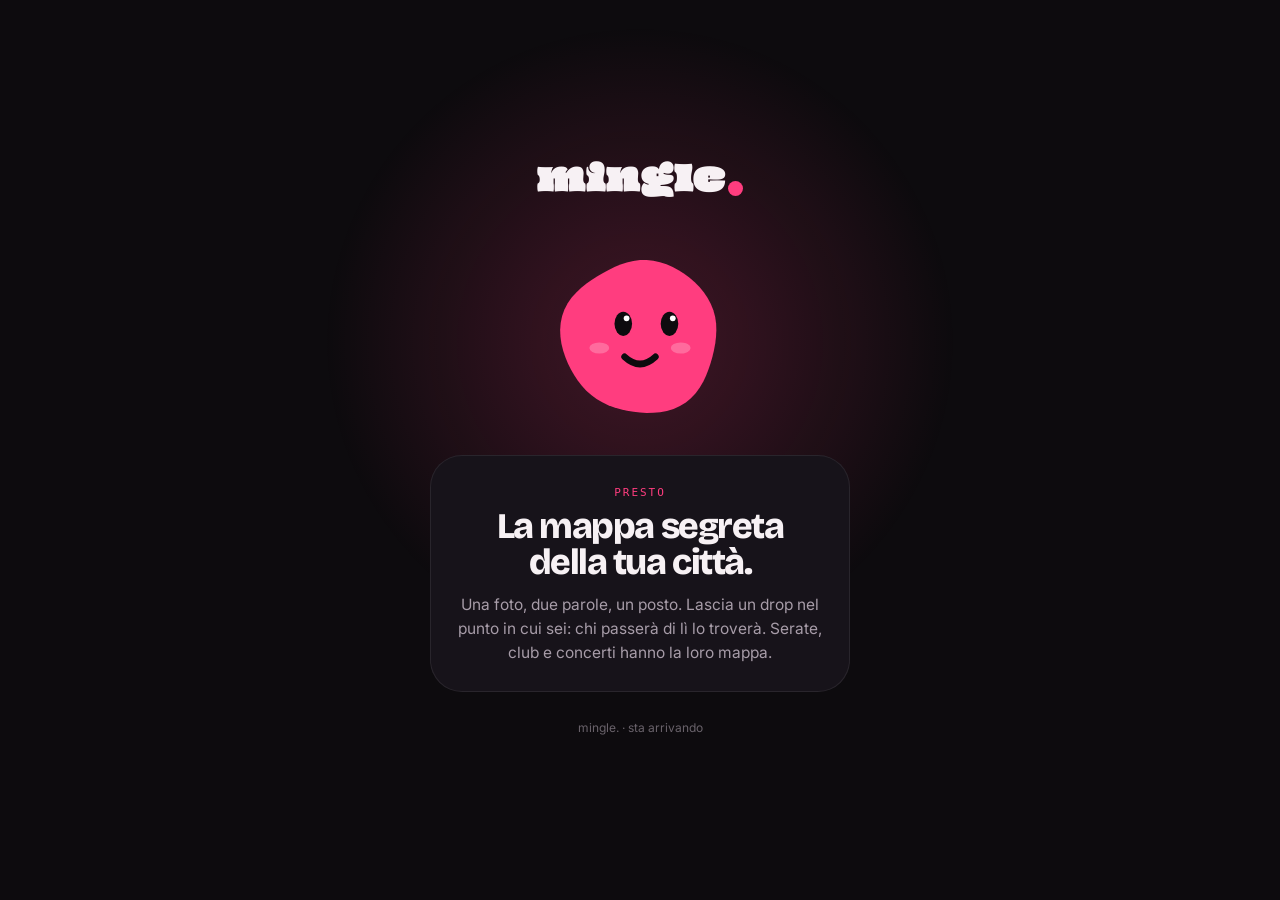
==== index.html @ caa50468 "Pagine web di mingle.: home e pagina di conferma email - index.html: pagina iniziale con Dot (mingle" ====
<!DOCTYPE html>
<html lang="it">
<head>
<meta charset="UTF-8" />
<meta name="viewport" content="width=device-width, initial-scale=1.0, viewport-fit=cover" />
<meta name="theme-color" content="#0D0B0E" />
<title>mingle. — la mappa segreta della tua città</title>
<meta name="description" content="mingle. è la mappa segreta della tua città: lascia un drop, una foto e due parole, nel punto in cui sei. Chi passa di lì lo trova." />
<link rel="preconnect" href="https://fonts.googleapis.com" />
<link rel="preconnect" href="https://fonts.gstatic.com" crossorigin />
<link href="https://fonts.googleapis.com/css2?family=Oi&family=Bricolage+Grotesque:opsz,wght@12..96,600..800&family=Inter:wght@400;500;600&display=swap" rel="stylesheet" />
<style>
/*
  Pagina di atterraggio dei link nelle email di mingle.
  Supabase ci reindirizza qui dopo aver verificato il link. La pagina:
   - mostra "Email confermata" (o "Link scaduto" se Supabase segnala un errore);
   - offre il pulsante "Apri mingle." che passa all'app gli stessi parametri
     (?code=… / #access_token=…), così l'app può completare il login o il
     cambio password;
   - per il reset password prova ad aprire l'app da sola.
  Flussi: ?flow=signup (default) · ?flow=reset
*/
:root {
  --ink:#0D0B0E; --ink2:#17131A; --ink3:#221C26; --paper:#F7F1F4; --muted:#A79CA8;
  --magenta:#FF3D7F; --amber:#FFB547; --blush:#FF8FB1;
  --spring:cubic-bezier(.34,1.56,.64,1);
  color-scheme: dark;
}
*{box-sizing:border-box;margin:0;padding:0}
html,body{min-height:100%;background:var(--ink);color:var(--paper);font-family:"Inter",system-ui,-apple-system,sans-serif}
body{display:flex;flex-direction:column;align-items:center;justify-content:center;min-height:100vh;min-height:100dvh;
  padding:max(24px,env(safe-area-inset-top)) max(20px,env(safe-area-inset-right)) max(24px,env(safe-area-inset-bottom)) max(20px,env(safe-area-inset-left));overflow-x:hidden}
.glow{position:fixed;left:50%;top:38%;width:720px;height:720px;margin:-360px 0 0 -360px;border-radius:50%;
  background:radial-gradient(circle,rgba(255,61,127,.22),rgba(255,61,127,0) 62%);pointer-events:none}
main{position:relative;width:100%;max-width:420px;display:flex;flex-direction:column;align-items:center;text-align:center}
.wordmark{font-family:"Oi",Georgia,serif;font-size:34px;line-height:1;display:flex;align-items:flex-end;gap:2px;margin-bottom:28px;opacity:0;animation:fadeUp .6s ease-out .05s forwards}
.wordmark i{width:15px;height:15px;border-radius:50%;background:var(--magenta);display:inline-block;margin-bottom:3px}
.stage{position:relative;width:220px;height:220px;margin-bottom:8px}
.stage svg{position:absolute;inset:0;width:100%;height:100%;overflow:visible}
#dot{animation:land 1.1s cubic-bezier(.3,0,.4,1) .2s both;transform-origin:50% 85%}
@keyframes land{0%{transform:translateY(-260px) scale(.7,1.25)}45%{transform:translateY(0) scale(1.3,.7)}62%{transform:translateY(-34px) scale(.92,1.1)}78%{transform:translateY(0) scale(1.08,.92)}100%{transform:none}}
.confetti{position:absolute;left:50%;top:50%;width:12px;height:7px;border-radius:2px;opacity:0;animation:pop 1.3s cubic-bezier(.15,.8,.3,1) forwards}
@keyframes pop{0%{opacity:1;transform:translate(-50%,-50%) rotate(0)}100%{opacity:0;transform:translate(calc(-50% + var(--x)),calc(-50% + var(--y))) rotate(var(--r))}}
.card{width:100%;background:var(--ink2);border:1px solid rgba(247,241,244,.08);border-radius:32px;padding:30px 26px 26px;
  opacity:0;animation:fadeUp .7s ease-out .55s forwards}
.eyebrow{font-family:ui-monospace,Menlo,monospace;font-size:11px;letter-spacing:.18em;text-transform:uppercase;color:var(--magenta);margin-bottom:10px}
h1{font-family:"Bricolage Grotesque","Inter",sans-serif;font-weight:800;font-size:36px;line-height:1;letter-spacing:-.04em;margin-bottom:12px;text-wrap:balance}
p.lede{font-size:15.5px;line-height:1.55;color:var(--muted);margin-bottom:24px;text-wrap:pretty}
.btn{display:block;width:100%;padding:17px 22px;border-radius:999px;background:var(--magenta);color:#fff;font-weight:700;font-size:16.5px;text-decoration:none;
  box-shadow:0 14px 30px -12px rgba(255,61,127,.65);transition:transform .25s var(--spring)}
.btn:active{transform:scale(.96)}
.btn:focus-visible{outline:3px solid var(--amber);outline-offset:3px}
.hint{margin-top:16px;font-size:13px;line-height:1.55;color:var(--muted)}
.hint b{color:var(--paper);font-weight:600}
footer{margin-top:28px;font-size:12px;color:rgba(167,156,168,.6)}
@keyframes fadeUp{from{opacity:0;transform:translateY(12px)}to{opacity:1;transform:none}}
@media (prefers-reduced-motion:reduce){*,*::before,*::after{animation-duration:.01ms!important;animation-delay:0s!important}}
</style>
</head>
<body>
<div class="glow" aria-hidden="true"></div>
<main>
  <div class="wordmark" aria-label="mingle.">mingle<i></i></div>
  <div class="stage" aria-hidden="true">
    <svg viewBox="0 0 200 200"><g id="dot"><path id="body" fill="#FF3D7F"/><g id="face"></g></g></svg>
  </div>
  <section class="card">
    <p class="eyebrow">Presto</p>
    <h1>La mappa segreta della tua città.</h1>
    <p class="lede" style="margin-bottom:0">Una foto, due parole, un posto. Lascia un drop nel punto in cui sei: chi passerà di lì lo troverà. Serate, club e concerti hanno la loro mappa.</p>
  </section>
  <footer>mingle. · sta arrivando</footer>
</main>
<script>
(function () {
  var INK = '#0D0B0E';
  document.getElementById('face').innerHTML = '<g id="eyes"><ellipse cx="79" cy="88" rx="8" ry="11" fill="' + INK + '"/><ellipse cx="121" cy="88" rx="8" ry="11" fill="' + INK + '"/><circle cx="82" cy="83" r="2.6" fill="#fff"/><circle cx="124" cy="83" r="2.6" fill="#fff"/></g><path d="M86 118Q100 131 114 118" stroke="' + INK + '" stroke-width="6" fill="none" stroke-linecap="round"/><ellipse cx="63" cy="110" rx="9" ry="5" fill="#fff" opacity=".24"/><ellipse cx="137" cy="110" rx="9" ry="5" fill="#fff" opacity=".24"/>';
  var body = document.getElementById('body'), eyes = document.getElementById('eyes'), seed = Math.random() * 6;
  var still = matchMedia('(prefers-reduced-motion: reduce)').matches;
  function blob(t) {
    var d = '', amp = still ? 0 : .045;
    for (var i = 0; i <= 72; i++) {
      var a = i / 72 * Math.PI * 2;
      var k = 1 + amp * (.55 * Math.sin(3 * a + t * 1.4 + seed) + .35 * Math.sin(5 * a - t * 1.1 + seed * 2) + .25 * Math.sin(2 * a + t * .8));
      d += (i ? 'L' : 'M') + (100 + Math.cos(a) * 70 * k).toFixed(1) + ' ' + (100 + Math.sin(a) * 70 * k).toFixed(1);
    }
    return d + 'Z';
  }
  (function loop(now) {
    var t = now / 1000;
    body.setAttribute('d', blob(t));
    var ph = (t + seed) % 4.2, s = ph > 3.93 && ph < 4.03 ? .1 : 1;
    eyes.setAttribute('transform', 'translate(' + (Math.sin(t * .9) * 6).toFixed(1) + ' ' + (88 * (1 - s)).toFixed(1) + ') scale(1 ' + s + ')');
    requestAnimationFrame(loop);
  })(0);
})();
</script>
</body>
</html>
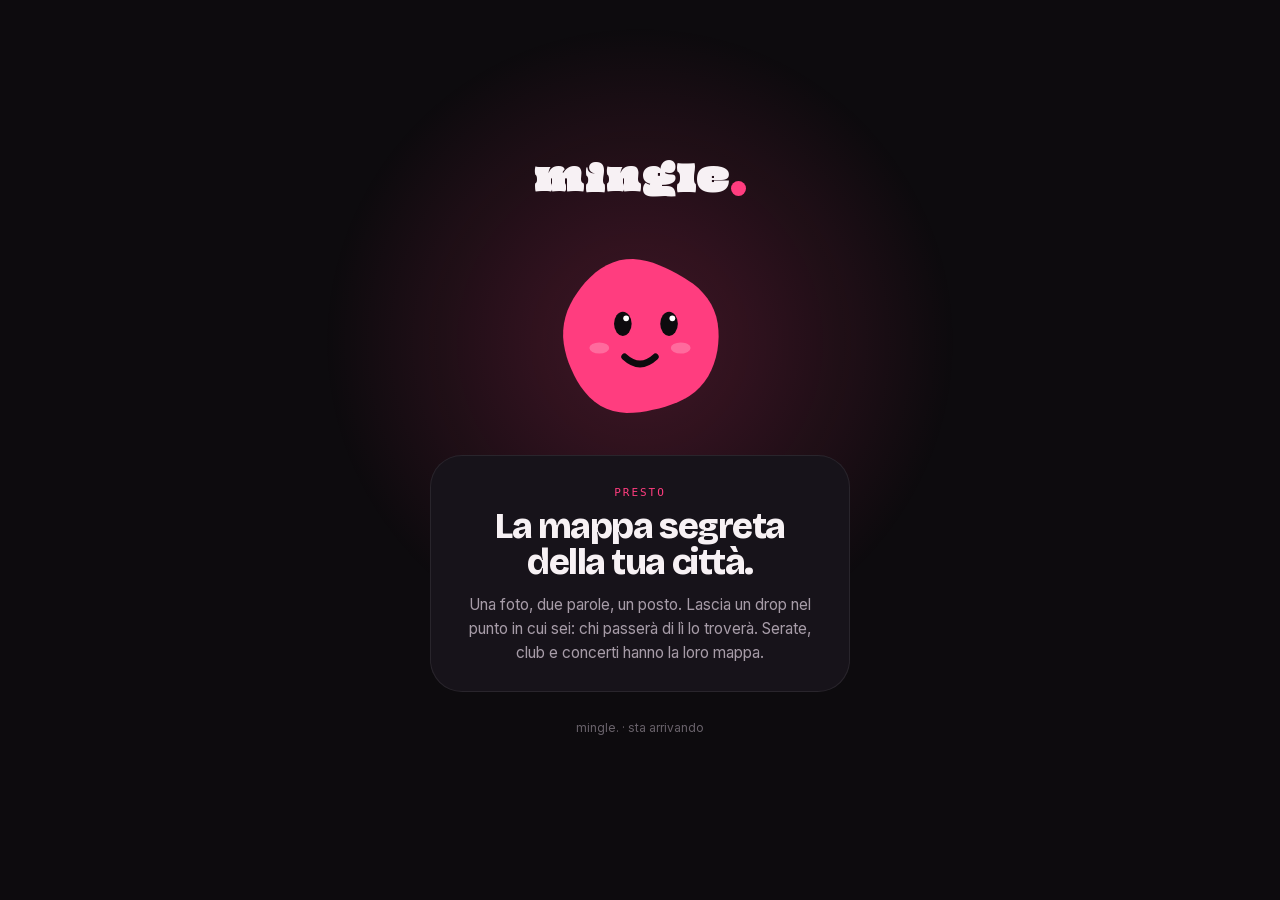
==== commit 7cc99a80: "Pagina Eliminare l'account, privacy e termini aggiornati, font ospitati sul sito Co-Authored-By: Cla" ====
--- a/index.html
+++ b/index.html
@@ -6,9 +6,7 @@
 <meta name="theme-color" content="#0D0B0E" />
 <title>mingle. — la mappa segreta della tua città</title>
 <meta name="description" content="mingle. è la mappa segreta della tua città: lascia un drop, una foto e due parole, nel punto in cui sei. Chi passa di lì lo trova." />
-<link rel="preconnect" href="https://fonts.googleapis.com" />
-<link rel="preconnect" href="https://fonts.gstatic.com" crossorigin />
-<link href="https://fonts.googleapis.com/css2?family=Oi&family=Bricolage+Grotesque:opsz,wght@12..96,600..800&family=Inter:wght@400;500;600&display=swap" rel="stylesheet" />
+<link href="fonts/fonts.css" rel="stylesheet" />
 <style>
 /*
   Pagina di atterraggio dei link nelle email di mingle.
--- a/fonts/fonts.css
+++ b/fonts/fonts.css
@@ -0,0 +1,93 @@
+/* Font di mingle. ospitati qui (niente richieste a Google). */
+/* latin-ext */
+@font-face {
+  font-family: 'Bricolage Grotesque';
+  font-style: normal;
+  font-weight: 600 800;
+  font-stretch: 100%;
+  font-display: swap;
+  src: url(BricolageGrotesque-latin-ext-3y9K6as8bTXq_nANBjzKo3IeZx8z6up5BeSl9D4dj_x9PpZBMlGGInHWVyNJtvI.woff2) format('woff2');
+  unicode-range: U+0100-02BA, U+02BD-02C5, U+02C7-02CC, U+02CE-02D7, U+02DD-02FF, U+0304, U+0308, U+0329, U+1D00-1DBF, U+1E00-1E9F, U+1EF2-1EFF, U+2020, U+20A0-20AB, U+20AD-20C4, U+2113, U+2C60-2C7F, U+A720-A7FF;
+}
+/* latin */
+@font-face {
+  font-family: 'Bricolage Grotesque';
+  font-style: normal;
+  font-weight: 600 800;
+  font-stretch: 100%;
+  font-display: swap;
+  src: url(BricolageGrotesque-latin-3y9K6as8bTXq_nANBjzKo3IeZx8z6up5BeSl9D4dj_x9PpZBMlGIInHWVyNJ.woff2) format('woff2');
+  unicode-range: U+0000-00FF, U+0131, U+0152-0153, U+02BB-02BC, U+02C6, U+02DA, U+02DC, U+0304, U+0308, U+0329, U+2000-206F, U+20AC, U+2122, U+2191, U+2193, U+2212, U+2215, U+FEFF, U+FFFD;
+}
+/* latin-ext */
+@font-face {
+  font-family: 'Inter';
+  font-style: normal;
+  font-weight: 400;
+  font-display: swap;
+  src: url(Inter-latin-ext-UcC73FwrK3iLTeHuS_nVMrMxCp50SjIa25L7W0Q5n-wU.woff2) format('woff2');
+  unicode-range: U+0100-02BA, U+02BD-02C5, U+02C7-02CC, U+02CE-02D7, U+02DD-02FF, U+0304, U+0308, U+0329, U+1D00-1DBF, U+1E00-1E9F, U+1EF2-1EFF, U+2020, U+20A0-20AB, U+20AD-20C4, U+2113, U+2C60-2C7F, U+A720-A7FF;
+}
+/* latin */
+@font-face {
+  font-family: 'Inter';
+  font-style: normal;
+  font-weight: 400;
+  font-display: swap;
+  src: url(Inter-latin-UcC73FwrK3iLTeHuS_nVMrMxCp50SjIa1ZL7W0Q5nw.woff2) format('woff2');
+  unicode-range: U+0000-00FF, U+0131, U+0152-0153, U+02BB-02BC, U+02C6, U+02DA, U+02DC, U+0304, U+0308, U+0329, U+2000-206F, U+20AC, U+2122, U+2191, U+2193, U+2212, U+2215, U+FEFF, U+FFFD;
+}
+/* latin-ext */
+@font-face {
+  font-family: 'Inter';
+  font-style: normal;
+  font-weight: 500;
+  font-display: swap;
+  src: url(Inter-latin-ext-UcC73FwrK3iLTeHuS_nVMrMxCp50SjIa25L7W0Q5n-wU.woff2) format('woff2');
+  unicode-range: U+0100-02BA, U+02BD-02C5, U+02C7-02CC, U+02CE-02D7, U+02DD-02FF, U+0304, U+0308, U+0329, U+1D00-1DBF, U+1E00-1E9F, U+1EF2-1EFF, U+2020, U+20A0-20AB, U+20AD-20C4, U+2113, U+2C60-2C7F, U+A720-A7FF;
+}
+/* latin */
+@font-face {
+  font-family: 'Inter';
+  font-style: normal;
+  font-weight: 500;
+  font-display: swap;
+  src: url(Inter-latin-UcC73FwrK3iLTeHuS_nVMrMxCp50SjIa1ZL7W0Q5nw.woff2) format('woff2');
+  unicode-range: U+0000-00FF, U+0131, U+0152-0153, U+02BB-02BC, U+02C6, U+02DA, U+02DC, U+0304, U+0308, U+0329, U+2000-206F, U+20AC, U+2122, U+2191, U+2193, U+2212, U+2215, U+FEFF, U+FFFD;
+}
+/* latin-ext */
+@font-face {
+  font-family: 'Inter';
+  font-style: normal;
+  font-weight: 600;
+  font-display: swap;
+  src: url(Inter-latin-ext-UcC73FwrK3iLTeHuS_nVMrMxCp50SjIa25L7W0Q5n-wU.woff2) format('woff2');
+  unicode-range: U+0100-02BA, U+02BD-02C5, U+02C7-02CC, U+02CE-02D7, U+02DD-02FF, U+0304, U+0308, U+0329, U+1D00-1DBF, U+1E00-1E9F, U+1EF2-1EFF, U+2020, U+20A0-20AB, U+20AD-20C4, U+2113, U+2C60-2C7F, U+A720-A7FF;
+}
+/* latin */
+@font-face {
+  font-family: 'Inter';
+  font-style: normal;
+  font-weight: 600;
+  font-display: swap;
+  src: url(Inter-latin-UcC73FwrK3iLTeHuS_nVMrMxCp50SjIa1ZL7W0Q5nw.woff2) format('woff2');
+  unicode-range: U+0000-00FF, U+0131, U+0152-0153, U+02BB-02BC, U+02C6, U+02DA, U+02DC, U+0304, U+0308, U+0329, U+2000-206F, U+20AC, U+2122, U+2191, U+2193, U+2212, U+2215, U+FEFF, U+FFFD;
+}
+/* latin-ext */
+@font-face {
+  font-family: 'Oi';
+  font-style: normal;
+  font-weight: 400;
+  font-display: swap;
+  src: url(Oi-latin-ext-w8gXH2EuRptTsN-QjwOH5Fc.woff2) format('woff2');
+  unicode-range: U+0100-02BA, U+02BD-02C5, U+02C7-02CC, U+02CE-02D7, U+02DD-02FF, U+0304, U+0308, U+0329, U+1D00-1DBF, U+1E00-1E9F, U+1EF2-1EFF, U+2020, U+20A0-20AB, U+20AD-20C4, U+2113, U+2C60-2C7F, U+A720-A7FF;
+}
+/* latin */
+@font-face {
+  font-family: 'Oi';
+  font-style: normal;
+  font-weight: 400;
+  font-display: swap;
+  src: url(Oi-latin-w8gXH2EuRptdsN-QjwOH.woff2) format('woff2');
+  unicode-range: U+0000-00FF, U+0131, U+0152-0153, U+02BB-02BC, U+02C6, U+02DA, U+02DC, U+0304, U+0308, U+0329, U+2000-206F, U+20AC, U+2122, U+2191, U+2193, U+2212, U+2215, U+FEFF, U+FFFD;
+}
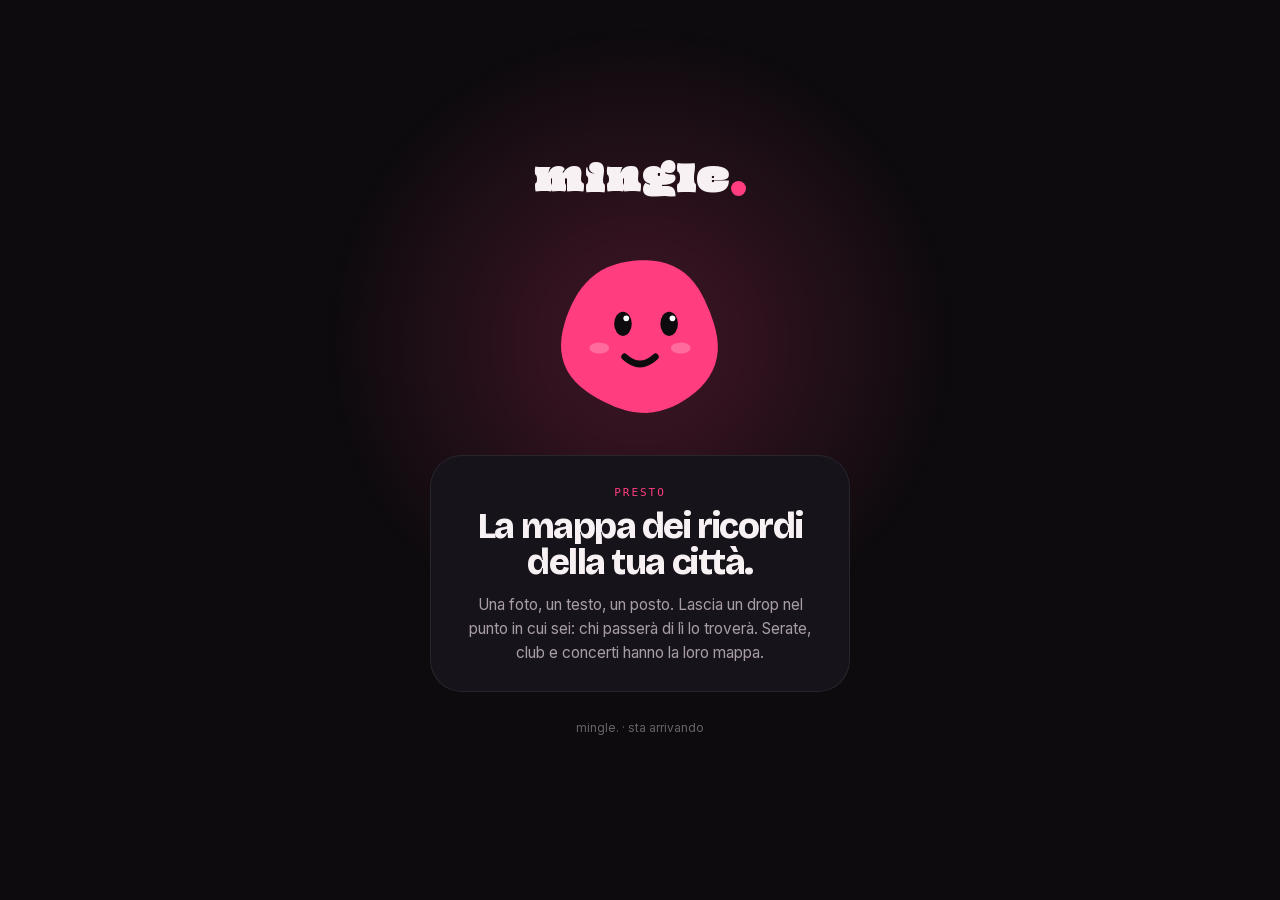
==== commit 2cc6991a: "Home del sito: via "segreta" e "due parole" Co-Authored-By: Claude Opus 5.5 <noreply@anthropic.com> " ====
--- a/index.html
+++ b/index.html
@@ -4,8 +4,8 @@
 <meta charset="UTF-8" />
 <meta name="viewport" content="width=device-width, initial-scale=1.0, viewport-fit=cover" />
 <meta name="theme-color" content="#0D0B0E" />
-<title>mingle. — la mappa segreta della tua città</title>
-<meta name="description" content="mingle. è la mappa segreta della tua città: lascia un drop, una foto e due parole, nel punto in cui sei. Chi passa di lì lo trova." />
+<title>mingle. — la mappa dei ricordi della tua città</title>
+<meta name="description" content="mingle. è la mappa dei ricordi della tua città: lascia un drop, una foto e un testo, nel punto in cui sei. Chi passa di lì lo trova. Dal 18 dicembre." />
 <link href="fonts/fonts.css" rel="stylesheet" />
 <style>
 /*
@@ -64,8 +64,8 @@
   </div>
   <section class="card">
     <p class="eyebrow">Presto</p>
-    <h1>La mappa segreta della tua città.</h1>
-    <p class="lede" style="margin-bottom:0">Una foto, due parole, un posto. Lascia un drop nel punto in cui sei: chi passerà di lì lo troverà. Serate, club e concerti hanno la loro mappa.</p>
+    <h1>La mappa dei ricordi della tua città.</h1>
+    <p class="lede" style="margin-bottom:0">Una foto, un testo, un posto. Lascia un drop nel punto in cui sei: chi passerà di lì lo troverà. Serate, club e concerti hanno la loro mappa.</p>
   </section>
   <footer>mingle. · sta arrivando</footer>
 </main>
